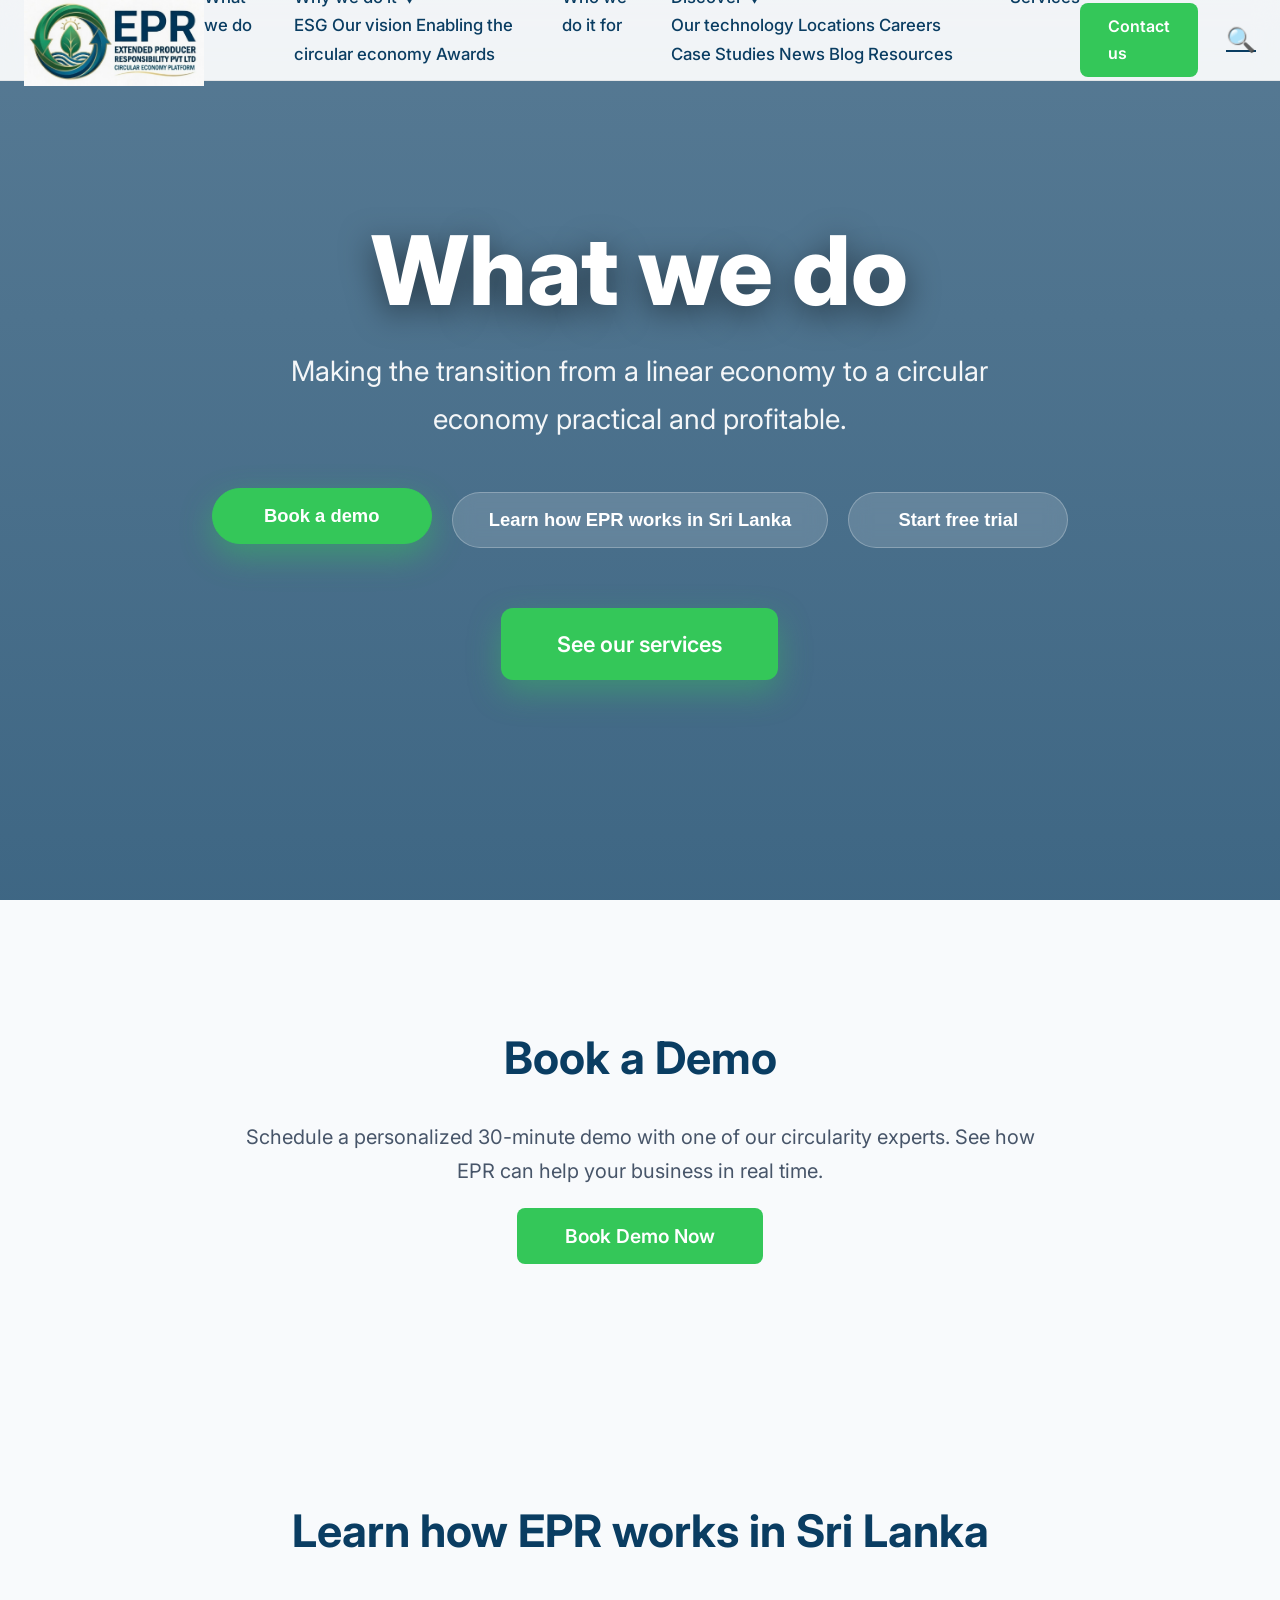
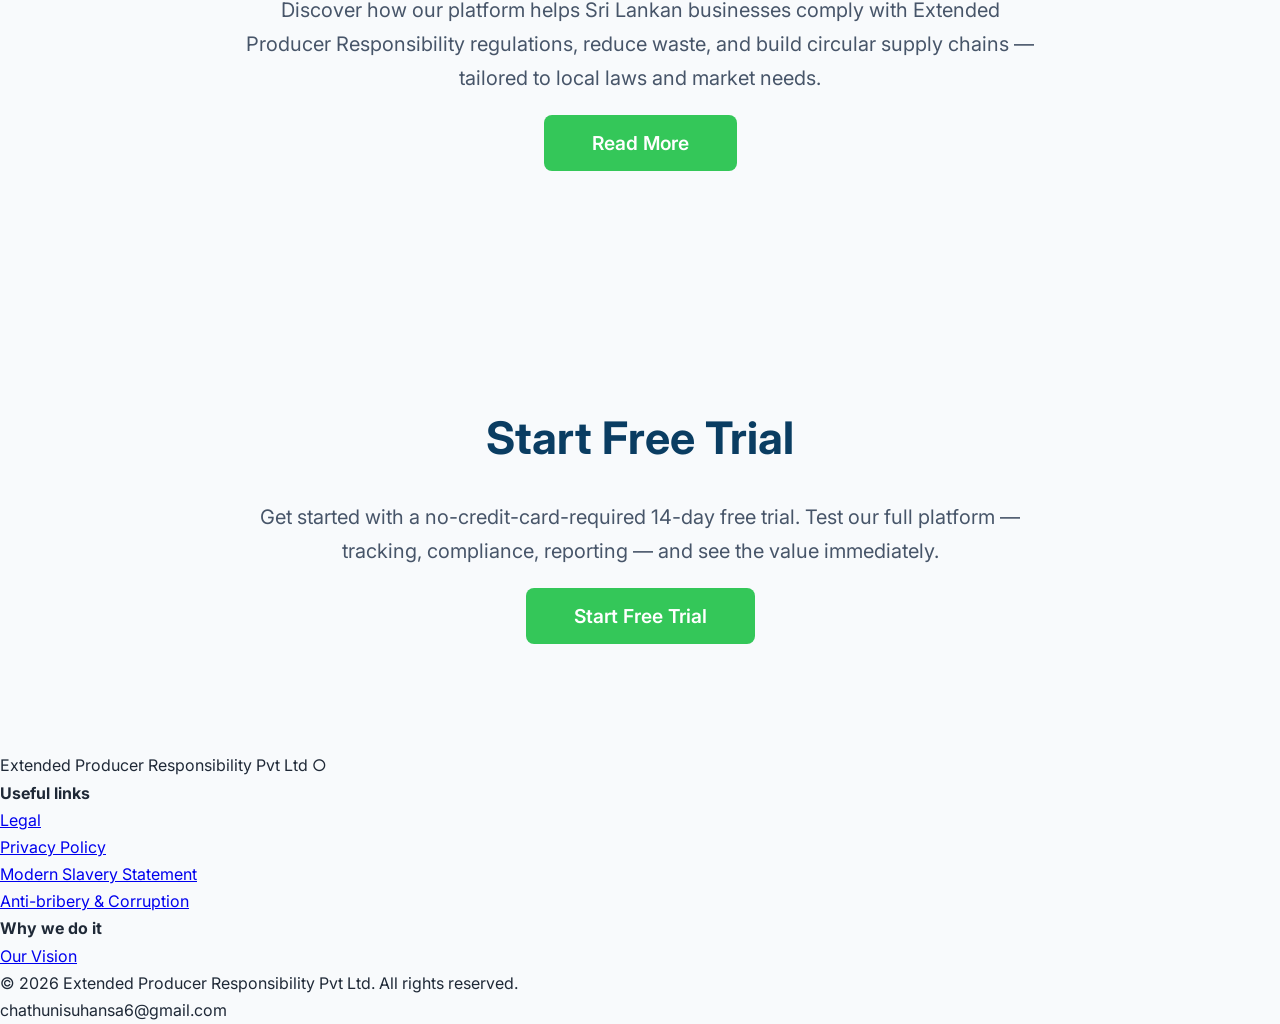
==== index.html @ 22810842 "initial commit" ====
<!DOCTYPE html>
<html lang="en">
<head>
  <meta charset="UTF-8" />
  <meta name="viewport" content="width=device-width, initial-scale=1.0"/>
  <title>Extended Producer Responsibility Pvt Ltd</title>
  
  <link href="https://fonts.googleapis.com/css2?family=Inter:wght@300;400;500;600;700;800&display=swap" rel="stylesheet">

  <style>
    :root {
      --primary: #34c759;
      --primary-dark: #2ea043;
      --dark: #0a3d62;
      --dark-light: #115278;
      --text: #1f2937;
      --text-light: #4b5563;
      --bg: #f8fafc;
      --white: #ffffff;
      --shadow: 0 10px 30px rgba(0,0,0,0.08);
      --transition: all 0.35s cubic-bezier(0.165, 0.84, 0.44, 1);
    }

    * {
      margin: 0;
      padding: 0;
      box-sizing: border-box;
    }

    body {
      font-family: 'Inter', system-ui, -apple-system, sans-serif;
      color: var(--text);
      background: var(--bg);
      line-height: 1.7;
      overflow-x: hidden;
    }

    .container {
      max-width: 1280px;
      margin: 0 auto;
      padding: 0 24px;
    }

    /* Top Navigation */
    .top-nav {
      position: fixed;
      top: 0;
      left: 0;
      width: 100%;
      z-index: 1000;
      background: rgba(255, 255, 255, 0.92);
      backdrop-filter: blur(12px);
      border-bottom: 1px solid rgba(0,0,0,0.06);
      transition: all 0.3s ease;
    }

    .top-nav.scrolled {
      box-shadow: 0 4px 20px rgba(0,0,0,0.08);
      background: rgba(255, 255, 255, 0.98);
    }

    .top-nav .container {
      display: flex;
      justify-content: space-between;
      align-items: center;
      height: 80px;
    }

    .logo-img {
      height: 54px;
      width: auto;
      transition: transform 0.3s ease;
    }

    .logo:hover .logo-img {
      transform: scale(1.05);
    }

    nav ul {
      display: flex;
      list-style: none;
      gap: 40px;
    }

    nav a {
      color: var(--dark);
      text-decoration: none;
      font-weight: 500;
      font-size: 1.05rem;
      position: relative;
      transition: color 0.3s;
    }

    nav a::after {
      content: '';
      position: absolute;
      bottom: -6px;
      left: 0;
      width: 0;
      height: 2px;
      background: var(--primary);
      transition: width 0.3s ease;
    }

    nav a:hover,
    nav a.active {
      color: var(--primary);
    }

    nav a:hover::after,
    nav a.active::after {
      width: 100%;
    }

    .right-menu {
      display: flex;
      align-items: center;
      gap: 28px;
    }

    .contact-btn {
      background: var(--primary);
      color: white !important;
      padding: 10px 28px;
      border-radius: 8px;
      font-weight: 600;
      text-decoration: none;
      transition: var(--transition);
    }

    .contact-btn:hover {
      background: var(--primary-dark);
      transform: translateY(-2px);
      box-shadow: 0 8px 20px rgba(52,199,89,0.3);
    }

    .search {
      font-size: 1.5rem;
      color: var(--dark);
      cursor: pointer;
      transition: color 0.3s;
    }

    .search:hover {
      color: var(--primary);
    }

    /* Hero Section – matches your screenshot */
    .hero.hero-tabs {
      position: relative;
      min-height: 100vh;
      display: flex;
      align-items: center;
      background: linear-gradient(rgba(10, 61, 98, 0.68), rgba(10, 61, 98, 0.78)),
                  url('https://images.unsplash.com/photo-1581092160560-1c1e428e2d8c?auto=format&fit=crop&q=80&w=2940') center/cover no-repeat fixed;
      color: white;
      text-align: center;
    }

    .hero-content {
      position: relative;
      z-index: 2;
      max-width: 1100px;
      margin: 0 auto;
      padding: 0 24px;
    }

    .hero h1 {
      font-size: clamp(3.5rem, 8vw, 6rem);
      font-weight: 800;
      margin-bottom: 28px;
      line-height: 1.05;
      text-shadow: 0 8px 32px rgba(0,0,0,0.5);
    }

    .hero .subtitle {
      font-size: clamp(1.35rem, 3vw, 1.75rem);
      max-width: 840px;
      margin: 0 auto 48px;
      opacity: 0.94;
      font-weight: 400;
    }

    /* Hero Tabs (3 buttons) */
    .hero-tabs-container {
      display: flex;
      justify-content: center;
      gap: 20px;
      margin: 40px 0 60px;
      flex-wrap: wrap;
    }

    .hero-tab {
      background: rgba(255,255,255,0.15);
      backdrop-filter: blur(10px);
      border: 1px solid rgba(255,255,255,0.25);
      color: white;
      font-size: 1.15rem;
      font-weight: 600;
      padding: 16px 36px;
      border-radius: 50px;
      cursor: pointer;
      transition: all 0.35s ease;
      min-width: 220px;
    }

    .hero-tab:hover,
    .hero-tab.active {
      background: #34c759;
      border-color: #34c759;
      transform: translateY(-4px);
      box-shadow: 0 12px 32px rgba(52,199,89,0.45);
    }

    /* CTA Button */
    .cta-button {
      display: inline-block;
      background: #34c759;
      color: white;
      font-size: 1.35rem;
      font-weight: 600;
      padding: 18px 56px;
      border-radius: 12px;
      text-decoration: none;
      transition: all 0.35s;
      box-shadow: 0 12px 32px rgba(52,199,89,0.4);
    }

    .cta-button:hover {
      background: #2ea043;
      transform: translateY(-6px);
      box-shadow: 0 20px 40px rgba(52,199,89,0.5);
    }

    /* Tab Sections */
    .tab-section {
      padding: 120px 0;
      background: #f8fafc;
      text-align: center;
    }

    .tab-section h2 {
      font-size: 2.8rem;
      color: #0a3d62;
      margin-bottom: 24px;
    }

    .tab-section p {
      font-size: 1.25rem;
      max-width: 800px;
      margin: 0 auto 32px;
      color: #475569;
    }

    .btn-primary {
      background: #34c759;
      color: white;
      padding: 16px 48px;
      border-radius: 8px;
      text-decoration: none;
      font-weight: 600;
      font-size: 1.2rem;
      transition: all 0.3s;
    }

    .btn-primary:hover {
      background: #2ea043;
      transform: translateY(-3px);
    }

    /* Responsive */
    @media (max-width: 1024px) {
      .hero h1 { font-size: 4rem; }
      .hero .subtitle { font-size: 1.45rem; }
    }

    @media (max-width: 768px) {
      .hero-tabs-container {
        flex-direction: column;
        gap: 16px;
      }
      .hero-tab {
        min-width: auto;
        padding: 14px 32px;
      }
      .hero {
        min-height: 70vh;
        padding: 100px 0 80px;
      }
      .hero h1 { font-size: 3rem; }
    }
  </style>
</head>
<body>

  <!-- Top Navigation -->
<head>
  <meta charset="UTF-8" />
  <meta name="viewport" content="width=device-width, initial-scale=1.0"/>
  <title>Extended Producer Responsibility Pvt Ltd</title>
  <link rel="stylesheet" href="https://eprs.lk/css/style.css">
  <link href="https://fonts.googleapis.com/css2?family=Inter:wght@400;500;600;700&display=swap" rel="stylesheet">
</head>
<body>

  <!-- Top Navigation -->
  <header class="top-nav">
    <div class="container">
      <a href="index.html" class="logo">
         <div>
  <img src="images/logo.jpg" 
       alt="EPR - Extended Producer Responsibility Pvt Ltd" 
       class="logo-img"
       style="width: 180px; height: auto;">
</div>
      </a>

      <nav>
        <ul>
          <li><a href="what-we-do.html">What we do
          <p></p><br></br></a></li>
          
          <li class="dropdown">
            <a href="why-we-do-it.html" class="dropbtn">
              Why we do it <span class="arrow">▼</span>
            </a>
            <div class="dropdown-content">
              <a href="#esg">ESG</a>
              <a href="#our-vision">Our vision</a>
              <a href="#enabling-circular">Enabling the circular economy</a>
              <a href="#awards">Awards</a>
            </div>
          </li>
          <li><a href="who-we-do-it-for.html">Who we do it for</a></li>
          <li class="dropdown">
            <a href="discover.html" class="dropbtn">
              Discover <span class="arrow">▼</span>
            </a>
            <div class="dropdown-content">
              <a href="our-technology.html">Our technology</a>
              <a href="locations.html">Locations</a>
              <a href="careers.html">Careers</a>
              <a href="case-studies.html">Case Studies</a>
              <a href="news.html">News</a>
              <a href="blog.html">Blog</a>
              <a href="resources.html">Resources</a>
            </div>
          </li>
          <li><a href="services.html">Services</a></li>
        </ul>
      </nav>

      <div class="right-menu">
        <a href="contact.html" class="contact-btn">Contact us</a>
        <a href="#" class="search">🔍</a>
      </div>
    </div>
  </header>
  <!-- Hero Section with Tabs -->
  <section class="hero hero-tabs">
    <div class="hero-bg"></div>

    <div class="hero-content">
      <h1>What we do</h1>
      <p class="subtitle">
        Making the transition from a linear economy to a circular<br>
        economy practical and profitable.
      </p>

      <div class="hero-tabs-container">
        <button class="hero-tab active" data-target="demo">Book a demo</button>
        <button class="hero-tab" data-target="learn">Learn how EPR works in Sri Lanka</button>
        <button class="hero-tab" data-target="trial">Start free trial</button>
      </div>

      <a href="https://eprs.lk/services.html" class="cta-button">See our services</a>
    </div>
  </section>

  <!-- Tab Sections -->
  <section id="demo" class="tab-section">
    <div class="container">
      <h2>Book a Demo</h2>
      <p>Schedule a personalized 30-minute demo with one of our circularity experts. See how EPR can help your business in real time.</p>
      <a href="https://eprs.lk/contact.html" class="btn-primary">Book Demo Now</a>
    </div>
  </section>

  <section id="learn" class="tab-section">
    <div class="container">
      <h2>Learn how EPR works in Sri Lanka</h2>
      <p>Discover how our platform helps Sri Lankan businesses comply with Extended Producer Responsibility regulations, reduce waste, and build circular supply chains — tailored to local laws and market needs.</p>
      <a href="https://eprs.lk/our-technology.html" class="btn-primary">Read More</a>
    </div>
  </section>

  <section id="trial" class="tab-section">
    <div class="container">
      <h2>Start Free Trial</h2>
      <p>Get started with a no-credit-card-required 14-day free trial. Test our full platform — tracking, compliance, reporting — and see the value immediately.</p>
      <a href="#" class="btn-primary">Start Free Trial</a>
    </div>
  </section>

  <!-- The rest of your page (simplifying-section, stats, etc.) can be added here -->
  <!-- For now, keeping it minimal as per your request -->

  <!-- Footer -->
 <footer class="main-footer">
  <div class="footer-content">

    <div class="footer-logo">
      Extended Producer Responsibility Pvt Ltd ○
    </div>

    <div class="footer-links">
      <div class="link-group">
        <h4>Useful links</h4>
        <ul>
          <li><a href="#">Legal</a></li>
          <li><a href="#">Privacy Policy</a></li>
          <li><a href="#">Modern Slavery Statement</a></li>
          <li><a href="#">Anti-bribery & Corruption</a></li>
        </ul>
      </div>

      <div class="link-group">
        <h4>Why we do it</h4>
        <ul>
          <li><a href="#">Our Vision</a></li>
        </ul>
      </div>
    </div>

  </div>

  <div class="copyright">
    © 2026 Extended Producer Responsibility Pvt Ltd. All rights reserved.
  </div> 
</footer>

  <div class="made-by">
    chathunisuhansa6@gmail.com
  </div>

  <!-- JavaScript for tab switching + smooth scroll -->
  <script>
    // Tab switching & smooth scroll
    document.querySelectorAll('.hero-tab').forEach(tab => {
      tab.addEventListener('click', function() {
        document.querySelectorAll('.hero-tab').forEach(t => t.classList.remove('active'));
        this.classList.add('active');

        const targetId = this.getAttribute('data-target');
        const targetSection = document.getElementById(targetId);

        if (targetSection) {
          targetSection.scrollIntoView({ behavior: 'smooth', block: 'start' });
        }
      });
    });

    // Optional: add scrolled class to header on scroll
    window.addEventListener('scroll', () => {
      document.querySelector('.top-nav').classList.toggle('scrolled', window.scrollY > 50);
    });
  </script>

</body>
</html>
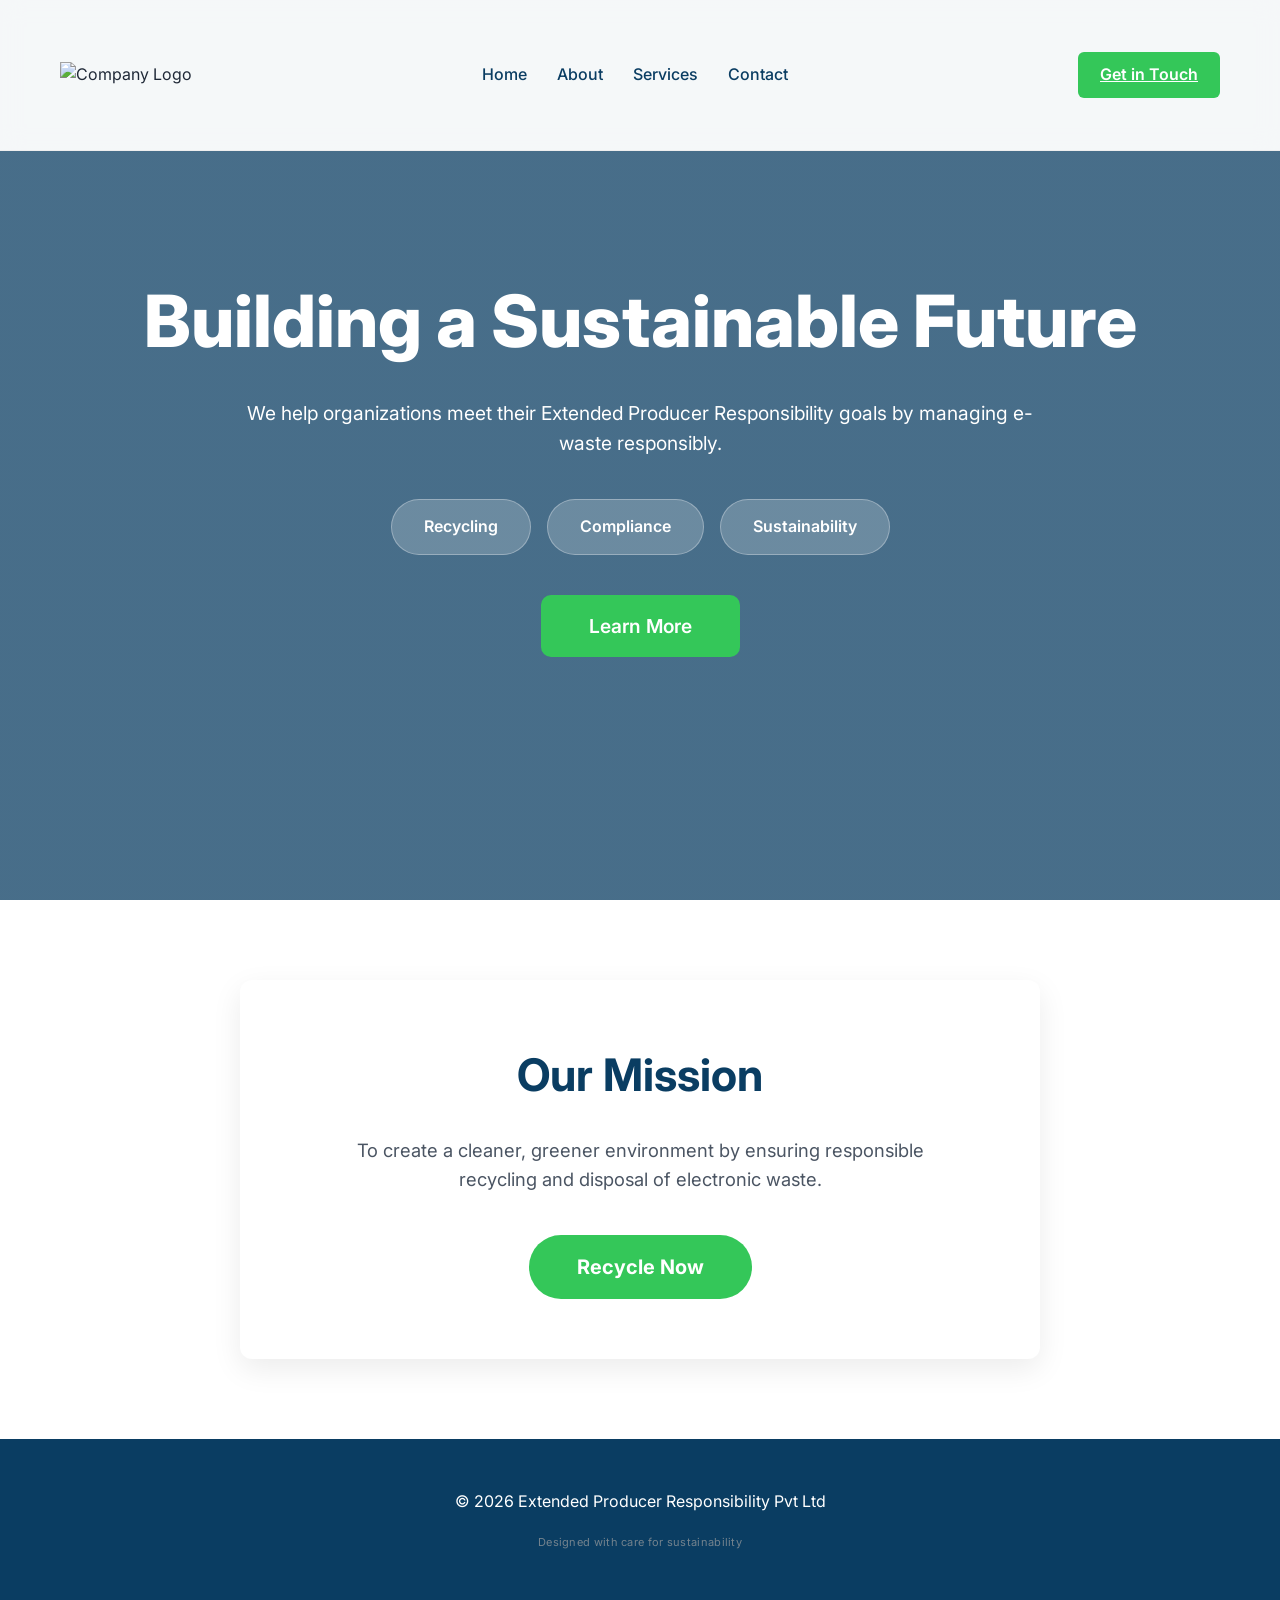
==== commit acdc9449: "initial commit" ====
--- a/index.html
+++ b/index.html
@@ -1,470 +1,259 @@
- <!DOCTYPE html>
+<!DOCTYPE html>
 <html lang="en">
 <head>
-  <meta charset="UTF-8" />
-  <meta name="viewport" content="width=device-width, initial-scale=1.0"/>
+  <meta charset="UTF-8">
+  <meta name="viewport" content="width=device-width, initial-scale=1.0">
   <title>Extended Producer Responsibility Pvt Ltd</title>
-  
-  <link href="https://fonts.googleapis.com/css2?family=Inter:wght@300;400;500;600;700;800&display=swap" rel="stylesheet">
-
+  <!-- Google Font -->
+  <link href="https://fonts.googleapis.com/css2?family=Inter:wght@400;500;600;700;800&display=swap" rel="stylesheet">
   <style>
     :root {
       --primary: #34c759;
       --primary-dark: #2ea043;
       --dark: #0a3d62;
-      --dark-light: #115278;
       --text: #1f2937;
-      --text-light: #4b5563;
       --bg: #f8fafc;
       --white: #ffffff;
-      --shadow: 0 10px 30px rgba(0,0,0,0.08);
-      --transition: all 0.35s cubic-bezier(0.165, 0.84, 0.44, 1);
-    }
-
+    }
+    
     * {
       margin: 0;
       padding: 0;
       box-sizing: border-box;
     }
-
     body {
-      font-family: 'Inter', system-ui, -apple-system, sans-serif;
+      font-family: 'Inter', sans-serif;
+      background: 
+        linear-gradient(rgba(255,255,255,0.85), rgba(255,255,255,0.85)),
+        url('https://images.unsplash.com/photo-1501004318641-b39e6451bec6?auto=format&fit=crop&q=80&w=1600')
+        center/cover no-repeat;
       color: var(--text);
-      background: var(--bg);
-      line-height: 1.7;
-      overflow-x: hidden;
-    }
-
+      line-height: 1.6;
+    }
     .container {
-      max-width: 1280px;
-      margin: 0 auto;
-      padding: 0 24px;
-    }
-
-    /* Top Navigation */
-    .top-nav {
+      max-width: 1200px;
+      margin: auto;
+      padding: 0 20px;
+    }
+    /* ================= HEADER ================= */
+    header {
       position: fixed;
+      width: 100%;
       top: 0;
-      left: 0;
-      width: 100%;
+      background: rgba(255,255,255,0.95);
+      backdrop-filter: blur(10px);
       z-index: 1000;
-      background: rgba(255, 255, 255, 0.92);
-      backdrop-filter: blur(12px);
-      border-bottom: 1px solid rgba(0,0,0,0.06);
-      transition: all 0.3s ease;
-    }
-
-    .top-nav.scrolled {
-      box-shadow: 0 4px 20px rgba(0,0,0,0.08);
-      background: rgba(255, 255, 255, 0.98);
-    }
-
-    .top-nav .container {
-      display: flex;
+      border-bottom: 1px solid #eee;
+    }
+    .nav-wrapper {
+      display: flex;
+      align-items: center;
       justify-content: space-between;
+      height: 150px;
+    }
+    .logo img {
+      height:120px;
+    }
+    nav ul {
+      list-style: none;
+      display: flex;
+      gap: 30px;
+    }
+    nav a {
+      text-decoration: none;
+      color: var(--dark);
+      font-weight: 500;
+    }
+    .contact-btn {
+      background: var(--primary);
+      color: white;
+      padding: 10px 22px;
+      border-radius: 6px;
+      font-weight: 600;
+    }
+    .menu-toggle {
+      display: none;
+      font-size: 2rem;
+      background: none;
+      border: none;
+      cursor: pointer;
+    }
+    /* ================= HERO ================= */
+    .hero {
+      min-height: 100vh;
+      padding-top: 120px;
+      background:
+        linear-gradient(rgba(10,61,98,0.75), rgba(10,61,98,0.75)),
+        url('https://images.unsplash.com/photo-1581092160560-1c1e428e2d8c?auto=format&fit=crop&q=80&w=1600')
+        center/cover no-repeat;
+      display: flex;
       align-items: center;
-      height: 80px;
-    }
-
-    .logo-img {
-      height: 54px;
-      width: auto;
-      transition: transform 0.3s ease;
-    }
-
-    .logo:hover .logo-img {
-      transform: scale(1.05);
-    }
-
-    nav ul {
-      display: flex;
-      list-style: none;
-      gap: 40px;
-    }
-
-    nav a {
-      color: var(--dark);
-      text-decoration: none;
-      font-weight: 500;
-      font-size: 1.05rem;
-      position: relative;
-      transition: color 0.3s;
-    }
-
-    nav a::after {
-      content: '';
-      position: absolute;
-      bottom: -6px;
-      left: 0;
-      width: 0;
-      height: 2px;
-      background: var(--primary);
-      transition: width 0.3s ease;
-    }
-
-    nav a:hover,
-    nav a.active {
-      color: var(--primary);
-    }
-
-    nav a:hover::after,
-    nav a.active::after {
-      width: 100%;
-    }
-
-    .right-menu {
-      display: flex;
-      align-items: center;
-      gap: 28px;
-    }
-
-    .contact-btn {
-      background: var(--primary);
-      color: white !important;
-      padding: 10px 28px;
-      border-radius: 8px;
-      font-weight: 600;
-      text-decoration: none;
-      transition: var(--transition);
-    }
-
-    .contact-btn:hover {
-      background: var(--primary-dark);
-      transform: translateY(-2px);
-      box-shadow: 0 8px 20px rgba(52,199,89,0.3);
-    }
-
-    .search {
-      font-size: 1.5rem;
-      color: var(--dark);
-      cursor: pointer;
-      transition: color 0.3s;
-    }
-
-    .search:hover {
-      color: var(--primary);
-    }
-
-    /* Hero Section – matches your screenshot */
-    .hero.hero-tabs {
-      position: relative;
-      min-height: 100vh;
-      display: flex;
-      align-items: center;
-      background: linear-gradient(rgba(10, 61, 98, 0.68), rgba(10, 61, 98, 0.78)),
-                  url('https://images.unsplash.com/photo-1581092160560-1c1e428e2d8c?auto=format&fit=crop&q=80&w=2940') center/cover no-repeat fixed;
-      color: white;
-      text-align: center;
-    }
-
-    .hero-content {
-      position: relative;
-      z-index: 2;
-      max-width: 1100px;
-      margin: 0 auto;
-      padding: 0 24px;
-    }
-
+      text-align: center;
+      color: white;
+    }
     .hero h1 {
-      font-size: clamp(3.5rem, 8vw, 6rem);
+      font-size: clamp(2.5rem, 6vw, 4.5rem);
       font-weight: 800;
-      margin-bottom: 28px;
-      line-height: 1.05;
-      text-shadow: 0 8px 32px rgba(0,0,0,0.5);
-    }
-
-    .hero .subtitle {
-      font-size: clamp(1.35rem, 3vw, 1.75rem);
-      max-width: 840px;
-      margin: 0 auto 48px;
-      opacity: 0.94;
-      font-weight: 400;
-    }
-
-    /* Hero Tabs (3 buttons) */
-    .hero-tabs-container {
-      display: flex;
+      margin-bottom: 20px;
+    }
+    .hero p {
+      font-size: 1.2rem;
+      max-width: 800px;
+      margin: 0 auto 40px;
+    }
+    .hero-tabs {
+      display: flex;
+      gap: 16px;
       justify-content: center;
-      gap: 20px;
-      margin: 40px 0 60px;
       flex-wrap: wrap;
-    }
-
+      margin-bottom: 40px;
+    }
     .hero-tab {
-      background: rgba(255,255,255,0.15);
-      backdrop-filter: blur(10px);
-      border: 1px solid rgba(255,255,255,0.25);
-      color: white;
-      font-size: 1.15rem;
-      font-weight: 600;
-      padding: 16px 36px;
-      border-radius: 50px;
-      cursor: pointer;
-      transition: all 0.35s ease;
-      min-width: 220px;
-    }
-
-    .hero-tab:hover,
-    .hero-tab.active {
-      background: #34c759;
-      border-color: #34c759;
-      transform: translateY(-4px);
-      box-shadow: 0 12px 32px rgba(52,199,89,0.45);
-    }
-
-    /* CTA Button */
+      background: rgba(255,255,255,0.2);
+      border: 1px solid rgba(255,255,255,0.3);
+      padding: 14px 32px;
+      border-radius: 40px;
+      color: white;
+      font-weight: 600;
+      text-decoration: none;
+    }
+    .hero-tab:hover {
+      background: var(--primary);
+    }
     .cta-button {
       display: inline-block;
-      background: #34c759;
-      color: white;
-      font-size: 1.35rem;
-      font-weight: 600;
-      padding: 18px 56px;
+      background: var(--primary);
+      padding: 16px 48px;
+      border-radius: 10px;
+      color: white;
+      font-size: 1.2rem;
+      font-weight: 600;
+      text-decoration: none;
+    }
+    /* ================= NEW STATEMENT BOX ================= */
+    .statement-box {
+      background: white;
       border-radius: 12px;
-      text-decoration: none;
-      transition: all 0.35s;
-      box-shadow: 0 12px 32px rgba(52,199,89,0.4);
-    }
-
-    .cta-button:hover {
-      background: #2ea043;
-      transform: translateY(-6px);
-      box-shadow: 0 20px 40px rgba(52,199,89,0.5);
-    }
-
-    /* Tab Sections */
-    .tab-section {
-      padding: 120px 0;
-      background: #f8fafc;
-      text-align: center;
-    }
-
-    .tab-section h2 {
+      box-shadow: 0 10px 30px rgba(0,0,0,0.08);
+      padding: 60px 40px;
+      max-width: 800px;
+      margin: 80px auto;
+      text-align: center;
+    }
+    .statement-box h2 {
       font-size: 2.8rem;
-      color: #0a3d62;
+      color: var(--dark);
       margin-bottom: 24px;
     }
-
-    .tab-section p {
+    .statement-box p {
+      font-size: 1.15rem;
+      color: #4b5563;
+      margin-bottom: 40px;
+      max-width: 640px;
+      margin-left: auto;
+      margin-right: auto;
+    }
+    .ewaste-btn {
+      display: inline-block;
+      background: var(--primary);
+      color: white;
+      padding: 16px 48px;
+      border-radius: 50px;
       font-size: 1.25rem;
-      max-width: 800px;
-      margin: 0 auto 32px;
-      color: #475569;
-    }
-
+      font-weight: 700;
+      text-decoration: none;
+      transition: all 0.3s ease;
+    }
+    .ewaste-btn:hover {
+      background: var(--primary-dark);
+      transform: translateY(-3px);
+      box-shadow: 0 10px 25px rgba(52,199,89,0.3);
+    }
+    /* ================= SECTION (generic) ================= */
+    section {
+      padding: 100px 0;
+      text-align: center;
+      background: white;
+    }
+    section h2 {
+      font-size: 2.5rem;
+      margin-bottom: 20px;
+      color: var(--dark);
+    }
+    section p {
+      max-width: 700px;
+      margin: auto;
+      margin-bottom: 30px;
+      font-size: 1.1rem;
+    }
     .btn-primary {
-      background: #34c759;
-      color: white;
-      padding: 16px 48px;
-      border-radius: 8px;
-      text-decoration: none;
-      font-weight: 600;
-      font-size: 1.2rem;
-      transition: all 0.3s;
-    }
-
-    .btn-primary:hover {
-      background: #2ea043;
-      transform: translateY(-3px);
-    }
-
-    /* Responsive */
-    @media (max-width: 1024px) {
-      .hero h1 { font-size: 4rem; }
-      .hero .subtitle { font-size: 1.45rem; }
-    }
-
-    @media (max-width: 768px) {
-      .hero-tabs-container {
-        flex-direction: column;
-        gap: 16px;
-      }
-      .hero-tab {
-        min-width: auto;
-        padding: 14px 32px;
-      }
-      .hero {
-        min-height: 70vh;
-        padding: 100px 0 80px;
-      }
-      .hero h1 { font-size: 3rem; }
+      background: var(--primary);
+      color: white;
+      padding: 14px 36px;
+      border-radius: 6px;
+      font-weight: 600;
+      text-decoration: none;
+    }
+    /* ================= FOOTER ================= */
+    footer {
+      background: #0a3d62;
+      color: white;
+      padding: 50px 0;
+      text-align: center;
+    }
+    .made-by {
+      text-align: center;
+      font-size: 11px;
+      color: #a0a0a0;
+      margin-top: 20px;
+      padding-bottom: 20px;
+      opacity: 0.7;
+      letter-spacing: 0.3px;
+    }
+    .made-by:hover {
+      color: #34c759;
+      opacity: 1;
     }
   </style>
 </head>
 <body>
-
-  <!-- Top Navigation -->
-<head>
-  <meta charset="UTF-8" />
-  <meta name="viewport" content="width=device-width, initial-scale=1.0"/>
-  <title>Extended Producer Responsibility Pvt Ltd</title>
-  <link rel="stylesheet" href="https://eprs.lk/css/style.css">
-  <link href="https://fonts.googleapis.com/css2?family=Inter:wght@400;500;600;700&display=swap" rel="stylesheet">
-</head>
-<body>
-
-  <!-- Top Navigation -->
-  <header class="top-nav">
-    <div class="container">
-      <a href="index.html" class="logo">
-         <div>
-  <img src="images/logo.jpg" 
-       alt="EPR - Extended Producer Responsibility Pvt Ltd" 
-       class="logo-img"
-       style="width: 180px; height: auto;">
-</div>
-      </a>
-
+  <header>
+    <div class="nav-wrapper container">
+      <div class="logo"><img src="logo.png" alt="Company Logo"></div>
       <nav>
         <ul>
-          <li><a href="what-we-do.html">What we do
-          <p></p><br></br></a></li>
-          
-          <li class="dropdown">
-            <a href="why-we-do-it.html" class="dropbtn">
-              Why we do it <span class="arrow">▼</span>
-            </a>
-            <div class="dropdown-content">
-              <a href="#esg">ESG</a>
-              <a href="#our-vision">Our vision</a>
-              <a href="#enabling-circular">Enabling the circular economy</a>
-              <a href="#awards">Awards</a>
-            </div>
-          </li>
-          <li><a href="who-we-do-it-for.html">Who we do it for</a></li>
-          <li class="dropdown">
-            <a href="discover.html" class="dropbtn">
-              Discover <span class="arrow">▼</span>
-            </a>
-            <div class="dropdown-content">
-              <a href="our-technology.html">Our technology</a>
-              <a href="locations.html">Locations</a>
-              <a href="careers.html">Careers</a>
-              <a href="case-studies.html">Case Studies</a>
-              <a href="news.html">News</a>
-              <a href="blog.html">Blog</a>
-              <a href="resources.html">Resources</a>
-            </div>
-          </li>
-          <li><a href="services.html">Services</a></li>
+          <li><a href="#">Home</a></li>
+          <li><a href="#">About</a></li>
+          <li><a href="#">Services</a></li>
+          <li><a href="#">Contact</a></li>
         </ul>
       </nav>
-
-      <div class="right-menu">
-        <a href="contact.html" class="contact-btn">Contact us</a>
-        <a href="#" class="search">🔍</a>
-      </div>
+      <a href="#" class="contact-btn">Get in Touch</a>
     </div>
   </header>
-  <!-- Hero Section with Tabs -->
-  <section class="hero hero-tabs">
-    <div class="hero-bg"></div>
 
-    <div class="hero-content">
-      <h1>What we do</h1>
-      <p class="subtitle">
-        Making the transition from a linear economy to a circular<br>
-        economy practical and profitable.
-      </p>
-
-      <div class="hero-tabs-container">
-        <button class="hero-tab active" data-target="demo">Book a demo</button>
-        <button class="hero-tab" data-target="learn">Learn how EPR works in Sri Lanka</button>
-        <button class="hero-tab" data-target="trial">Start free trial</button>
+  <section class="hero">
+    <div class="container">
+      <h1>Building a Sustainable Future</h1>
+      <p>We help organizations meet their Extended Producer Responsibility goals by managing e-waste responsibly.</p>
+      <div class="hero-tabs">
+        <a href="#" class="hero-tab">Recycling</a>
+        <a href="#" class="hero-tab">Compliance</a>
+        <a href="#" class="hero-tab">Sustainability</a>
       </div>
-
-      <a href="https://eprs.lk/services.html" class="cta-button">See our services</a>
+      <a href="#" class="cta-button">Learn More</a>
     </div>
   </section>
 
-  <!-- Tab Sections -->
-  <section id="demo" class="tab-section">
-    <div class="container">
-      <h2>Book a Demo</h2>
-      <p>Schedule a personalized 30-minute demo with one of our circularity experts. See how EPR can help your business in real time.</p>
-      <a href="https://eprs.lk/contact.html" class="btn-primary">Book Demo Now</a>
-    </div>
-  </section>
-
-  <section id="learn" class="tab-section">
-    <div class="container">
-      <h2>Learn how EPR works in Sri Lanka</h2>
-      <p>Discover how our platform helps Sri Lankan businesses comply with Extended Producer Responsibility regulations, reduce waste, and build circular supply chains — tailored to local laws and market needs.</p>
-      <a href="https://eprs.lk/our-technology.html" class="btn-primary">Read More</a>
-    </div>
-  </section>
-
-  <section id="trial" class="tab-section">
-    <div class="container">
-      <h2>Start Free Trial</h2>
-      <p>Get started with a no-credit-card-required 14-day free trial. Test our full platform — tracking, compliance, reporting — and see the value immediately.</p>
-      <a href="#" class="btn-primary">Start Free Trial</a>
-    </div>
-  </section>
-
-  <!-- The rest of your page (simplifying-section, stats, etc.) can be added here -->
-  <!-- For now, keeping it minimal as per your request -->
-
-  <!-- Footer -->
- <footer class="main-footer">
-  <div class="footer-content">
-
-    <div class="footer-logo">
-      Extended Producer Responsibility Pvt Ltd ○
-    </div>
-
-    <div class="footer-links">
-      <div class="link-group">
-        <h4>Useful links</h4>
-        <ul>
-          <li><a href="#">Legal</a></li>
-          <li><a href="#">Privacy Policy</a></li>
-          <li><a href="#">Modern Slavery Statement</a></li>
-          <li><a href="#">Anti-bribery & Corruption</a></li>
-        </ul>
-      </div>
-
-      <div class="link-group">
-        <h4>Why we do it</h4>
-        <ul>
-          <li><a href="#">Our Vision</a></li>
-        </ul>
-      </div>
-    </div>
-
+  <div class="statement-box">
+    <h2>Our Mission</h2>
+    <p>To create a cleaner, greener environment by ensuring responsible recycling and disposal of electronic waste.</p>
+    <a href="#" class="ewaste-btn">Recycle Now</a>
   </div>
 
-  <div class="copyright">
-    © 2026 Extended Producer Responsibility Pvt Ltd. All rights reserved.
-  </div> 
-</footer>
-
-  <div class="made-by">
-    chathunisuhansa6@gmail.com
-  </div>
-
-  <!-- JavaScript for tab switching + smooth scroll -->
-  <script>
-    // Tab switching & smooth scroll
-    document.querySelectorAll('.hero-tab').forEach(tab => {
-      tab.addEventListener('click', function() {
-        document.querySelectorAll('.hero-tab').forEach(t => t.classList.remove('active'));
-        this.classList.add('active');
-
-        const targetId = this.getAttribute('data-target');
-        const targetSection = document.getElementById(targetId);
-
-        if (targetSection) {
-          targetSection.scrollIntoView({ behavior: 'smooth', block: 'start' });
-        }
-      });
-    });
-
-    // Optional: add scrolled class to header on scroll
-    window.addEventListener('scroll', () => {
-      document.querySelector('.top-nav').classList.toggle('scrolled', window.scrollY > 50);
-    });
-  </script>
-
+  <footer>
+    <p>&copy; 2026 Extended Producer Responsibility Pvt Ltd</p>
+    <div class="made-by">Designed with care for sustainability</div>
+  </footer>
 </body>
 </html>
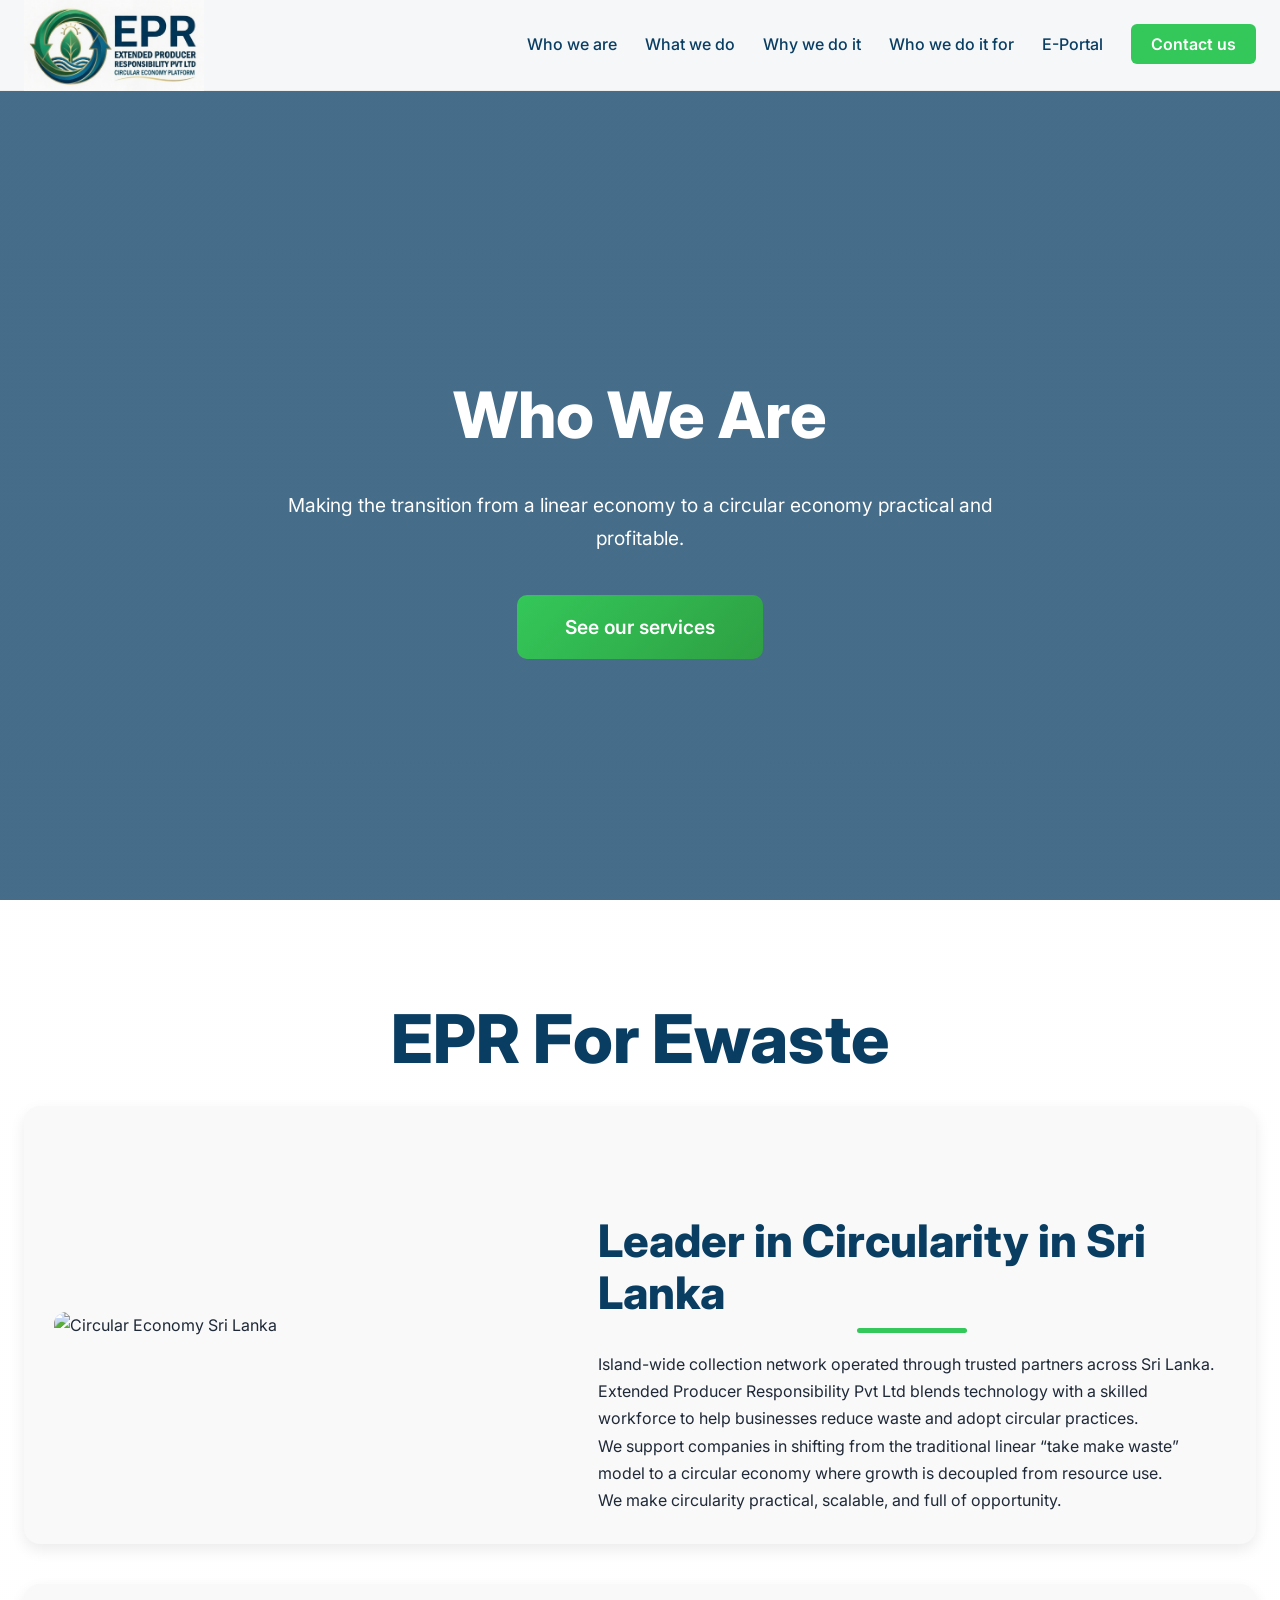
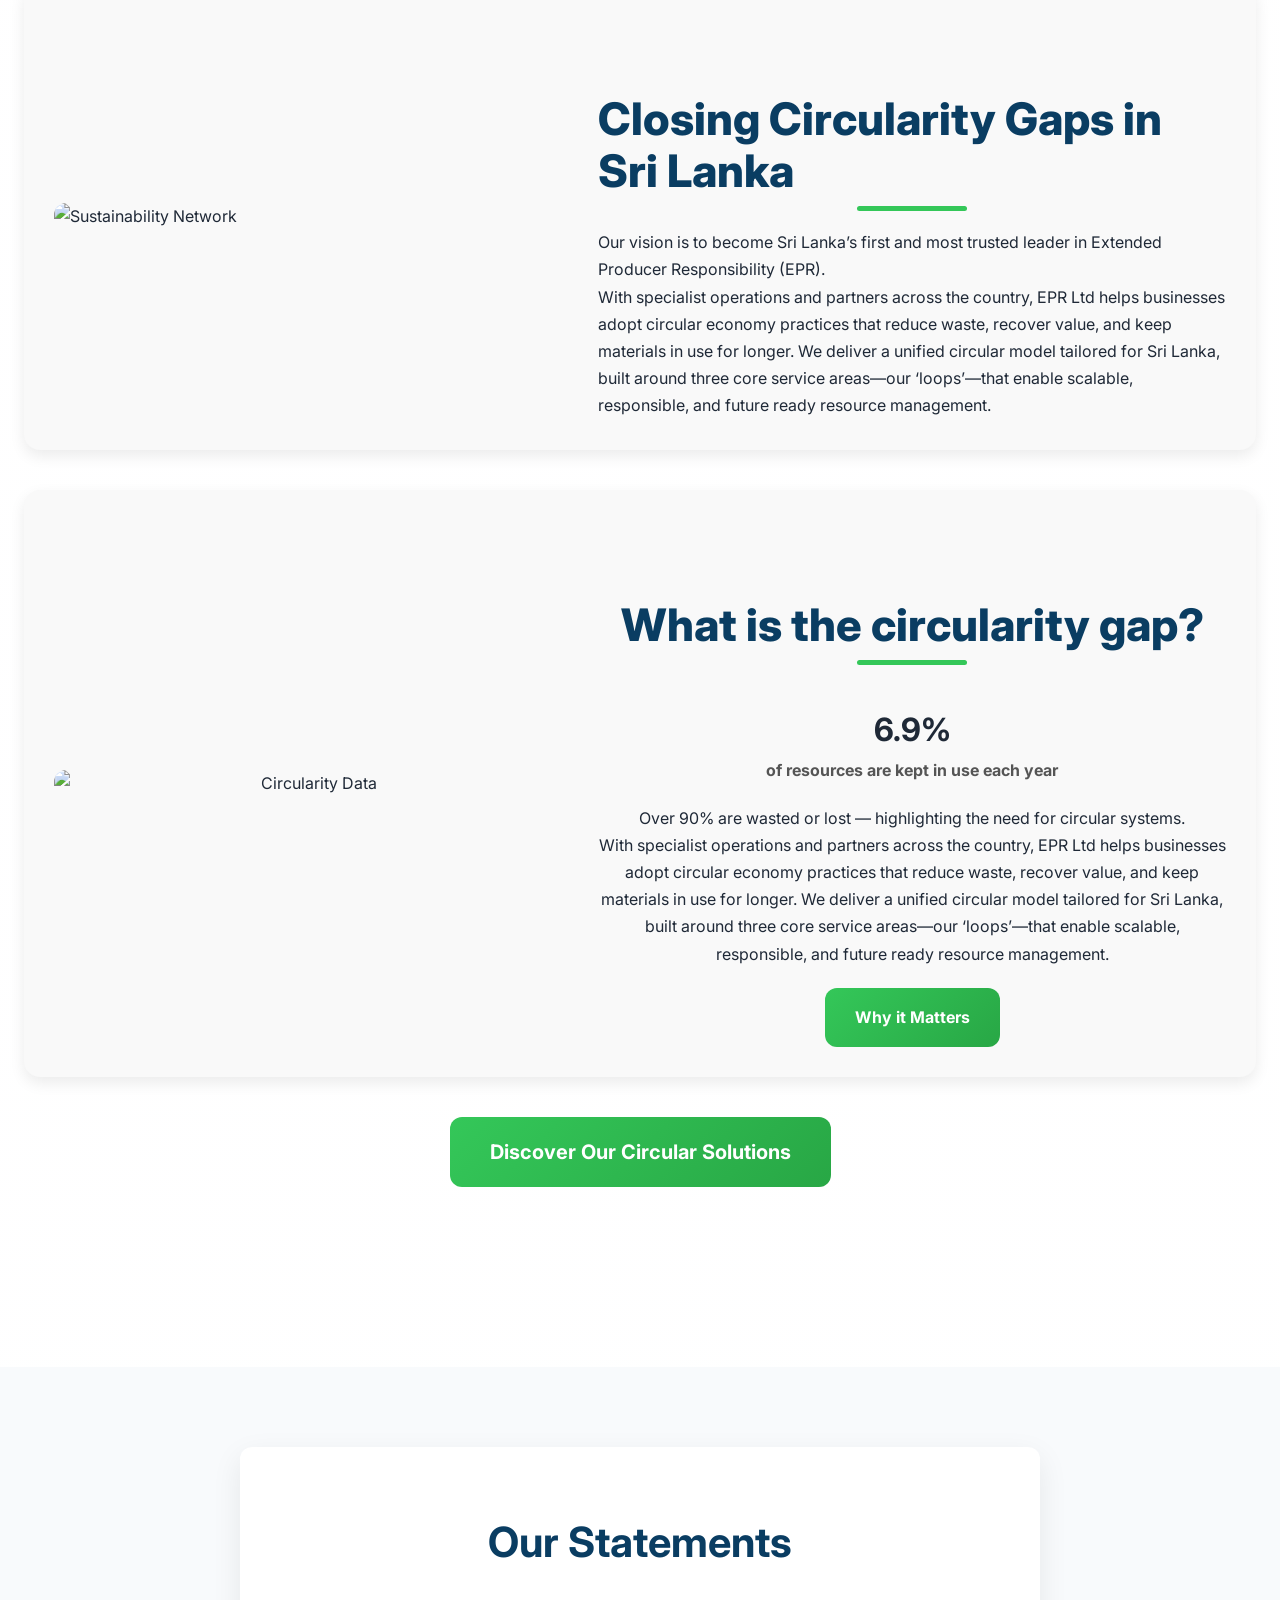
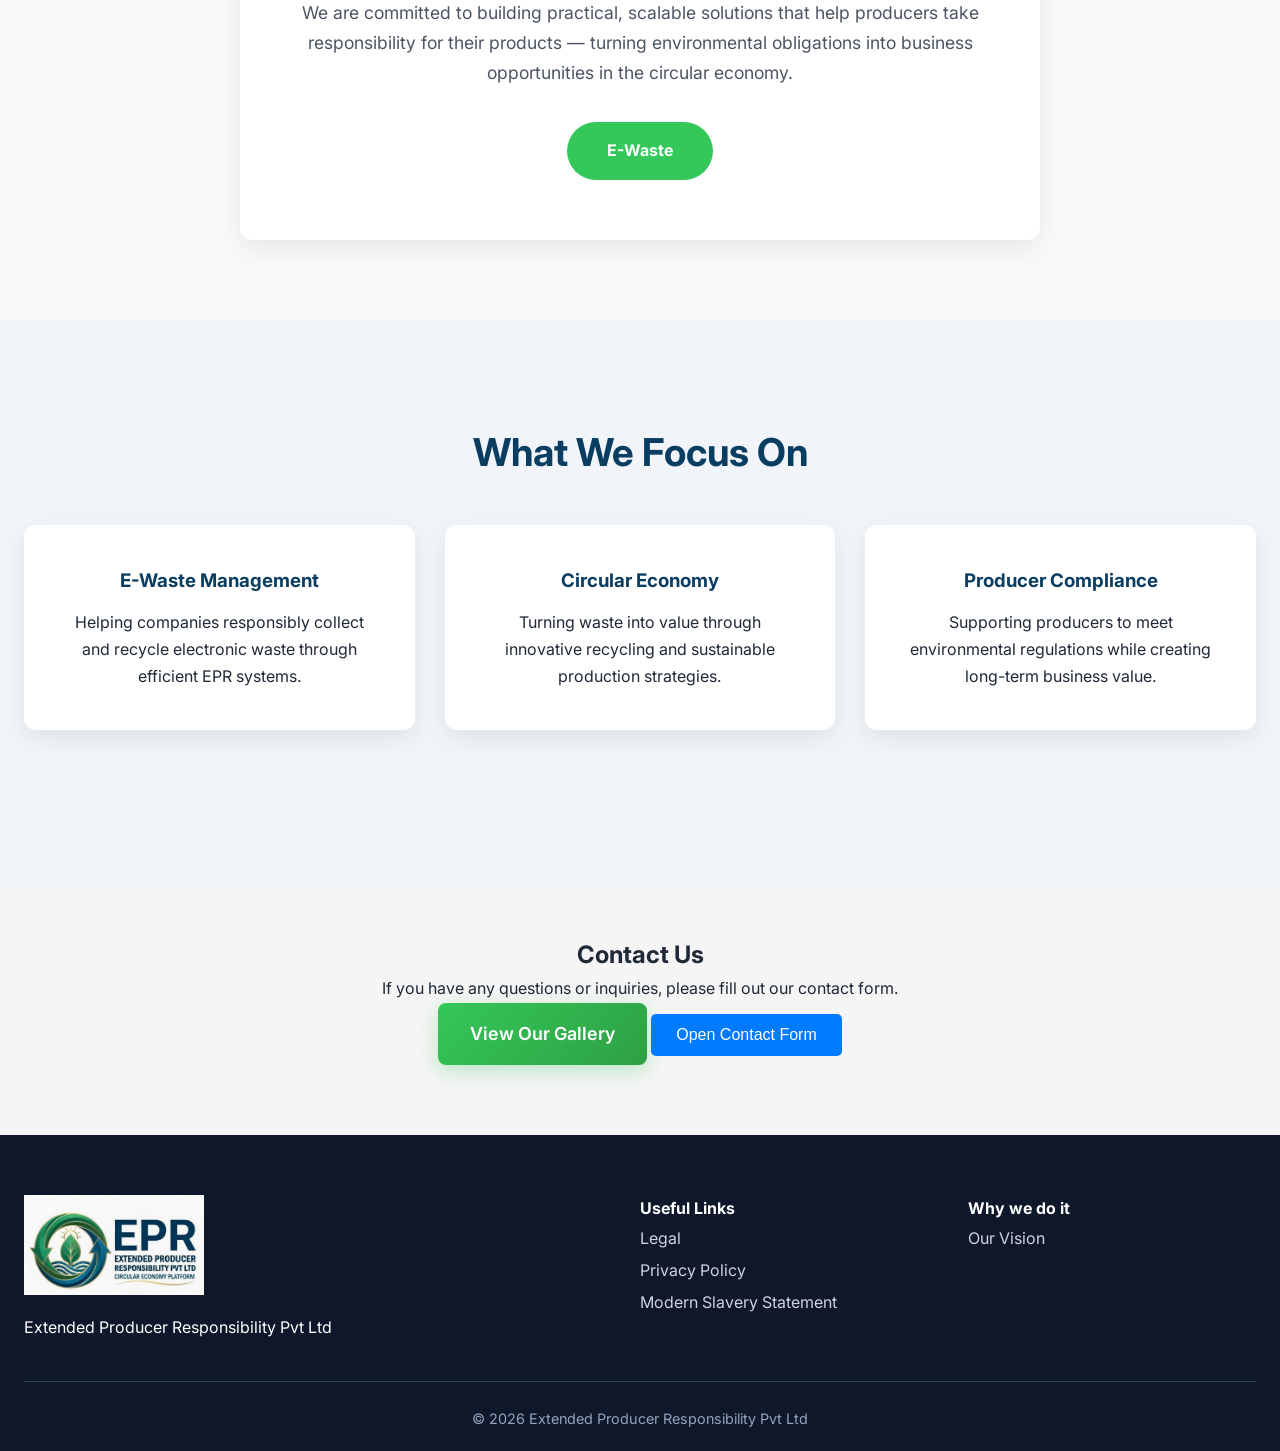
==== commit 7cadd34f: "new modification, make gallery.html and addd images" ====
--- a/index.html
+++ b/index.html
@@ -1,259 +1,886 @@
+
 <!DOCTYPE html>
 <html lang="en">
 <head>
-  <meta charset="UTF-8">
-  <meta name="viewport" content="width=device-width, initial-scale=1.0">
-  <title>Extended Producer Responsibility Pvt Ltd</title>
-  <!-- Google Font -->
-  <link href="https://fonts.googleapis.com/css2?family=Inter:wght@400;500;600;700;800&display=swap" rel="stylesheet">
-  <style>
-    :root {
-      --primary: #34c759;
-      --primary-dark: #2ea043;
-      --dark: #0a3d62;
-      --text: #1f2937;
-      --bg: #f8fafc;
-      --white: #ffffff;
-    }
+<meta charset="UTF-8">
+<meta name="viewport" content="width=device-width, initial-scale=1.0">
+<title>Extended Producer Responsibility Pvt Ltd</title>
+
+<link href="https://fonts.googleapis.com/css2?family=Inter:wght@400;500;600;700;800&display=swap" rel="stylesheet">
+
+<style>
+
+:root{
+--primary:#34c759;
+--primary-dark:#2ea043;
+--dark:#0a3d62;
+--text:#1f2937;
+--bg:#f8fafc;
+
+  --shadow: 0 10px 30px rgba(0,0,0,0.08);
+  --transition: all 0.35s cubic-bezier(0.165, 0.84, 0.44, 1);
+}
+
+*{
+margin:0;
+padding:0;
+box-sizing:border-box;
+}
+
+html{
+scroll-behavior:smooth;
+}
+
+body{
+font-family:'Inter',sans-serif;
+background:var(--bg);
+color:var(--text);
+line-height:1.6;
+}
+
+.container{
+max-width:1200px;
+margin:auto;
+padding:0 20px;
+}
+
+/* HEADER */
+
+header{
+position:fixed;
+top:0;
+width:100%;
+background:rgba(255,255,255,0.95);
+backdrop-filter:blur(10px);
+border-bottom:1px solid #eee;
+z-index:1000;
+}
+
+.nav-wrapper{
+display:flex;
+align-items:center;
+justify-content:space-between;
+height:90px;
+}
+
+.logo img{
+height:100px;
+}
+
+nav ul{
+list-style:none;
+display:flex;
+gap:28px;
+}
+
+nav a{
+text-decoration:none;
+color:var(--dark);
+font-weight:500;
+position:relative;
+}
+
+nav a::after{
+content:'';
+position:absolute;
+bottom:-6px;
+left:0;
+width:0%;
+height:2px;
+background:var(--primary);
+transition:0.3s;
+}
+
+nav a:hover::after{
+width:100%;
+}
+
+.contact-btn{
+background:var(--primary);
+color:white;
+padding:10px 20px;
+border-radius:6px;
+font-weight:600;
+}
+
+.menu-toggle{
+display:none;
+font-size:28px;
+background:none;
+border:none;
+cursor:pointer;
+}
+
+/* GALLERY BUTTON */
+.gallery-button {
+  display: inline-block;
+  background: linear-gradient(135deg, #34c759, #2ea043);
+  color: white;
+  padding: 16px 32px;
+  border-radius: 8px;
+  font-size: 18px;
+  font-weight: 600;
+  text-decoration: none;
+  margin-bottom: 20px;
+  transition: all 0.3s ease;
+  box-shadow: 0 6px 20px rgba(52, 199, 89, 0.3);
+}
+
+.gallery-button:hover {
+  background: linear-gradient(135deg, #2ea043, #28a745);
+  transform: translateY(-3px);
+  box-shadow: 0 10px 30px rgba(52, 199, 89, 0.4);
+}
+
+/* HERO */
+
+.hero{
+min-height:100vh;
+padding-top:120px;
+background:
+linear-gradient(rgba(10,61,98,0.75),rgba(10,61,98,0.75)),
+url('https://images.unsplash.com/photo-1470115636492-6d2b56f9146d?auto=format&fit=crop&q=80&w=1600')
+center/cover no-repeat;
+display:flex;
+align-items:center;
+text-align:center;
+color:white;
+animation:heroZoom 20s ease-in-out infinite alternate;
+}
+
+.hero h1{
+font-size:clamp(2.5rem,6vw,4rem);
+font-weight:800;
+margin-bottom:20px;
+opacity:0;
+animation:slideUp 1s ease forwards;
+}
+
+.hero p{
+max-width:750px;
+margin:auto;
+margin-bottom:40px;
+font-size:1.2rem;
+opacity:0;
+animation:slideUp 1s ease forwards;
+animation-delay:0.4s;
+}
+
+.hero-tabs{
+margin-bottom:40px;
+opacity:0;
+animation:slideUp 1s ease forwards;
+animation-delay:0.7s;
+}
+
+.hero-tab{
+display:inline-block;
+padding:14px 32px;
+border-radius:40px;
+background:rgba(255,255,255,0.2);
+border:1px solid rgba(255,255,255,0.4);
+color:white;
+font-weight:600;
+text-decoration:none;
+}
+
+.hero-tab:hover{
+background:var(--primary);
+}
+
+.cta-button{
+display:inline-block;
+background:linear-gradient(135deg,#34c759,#2ea043);
+padding:16px 48px;
+border-radius:10px;
+color:white;
+font-size:1.2rem;
+font-weight:600;
+text-decoration:none;
+transition:0.3s;
+opacity:0;
+animation:slideUp 1s ease forwards;
+animation-delay:1s;
+}
+
+.cta-button:hover{
+transform:translateY(-4px);
+box-shadow:0 12px 30px rgba(0,0,0,0.3);
+}
+
+/* STATEMENT BOX */
+
+.statement-box{
+background:white;
+padding:60px 40px;
+border-radius:12px;
+box-shadow:0 10px 30px rgba(0,0,0,0.08);
+max-width:800px;
+margin:80px auto;
+text-align:center;
+}
+
+.statement-box h2{
+font-size:2.6rem;
+margin-bottom:20px;
+color:var(--dark);
+}
+
+.statement-box p{
+font-size:1.1rem;
+color:#4b5563;
+margin-bottom:35px;
+}
+
+.ewaste-btn{
+display:inline-block;
+background:var(--primary);
+padding:15px 40px;
+border-radius:40px;
+color:white;
+font-weight:700;
+text-decoration:none;
+transition:0.3s;
+}
+
+.ewaste-btn:hover{
+background:var(--primary-dark);
+transform:translateY(-3px);
+}
+
+/* FEATURES */
+
+.features{
+background:#f1f5f9;
+padding:100px 0;
+text-align:center;
+}
+
+.features h2{
+font-size:2.4rem;
+margin-bottom:20px;
+color:var(--dark);
+}
+
+.feature-grid{
+display:grid;
+grid-template-columns:repeat(auto-fit,minmax(250px,1fr));
+gap:30px;
+margin-top:40px;
+}
+
+.feature-card{
+background:white;
+padding:40px;
+border-radius:12px;
+box-shadow:0 8px 25px rgba(0,0,0,0.08);
+transition:0.4s;
+opacity:0;
+transform:translateY(40px);
+}
+
+.feature-card:hover{
+transform:translateY(-8px);
+box-shadow:0 15px 40px rgba(0,0,0,0.15);
+}
+
+.feature-card h3{
+margin-bottom:12px;
+color:#0a3d62;
+}
+
+
+
+
+
+/* FOOTER */
+
+.main-footer{
+background:#0f172a;
+color:white;
+padding:60px 0 20px;
+}
+
+.footer-content{
+display:grid;
+grid-template-columns:2fr 1fr 1fr;
+gap:40px;
+margin-bottom:40px;
+}
+
+.link-group ul{
+list-style:none;
+}
+
+.link-group a{
+color:#cbd5e1;
+text-decoration:none;
+line-height:2;
+}
+
+.link-group a:hover{
+color:white;
+}
+
+.copyright{
+text-align:center;
+border-top:1px solid #334155;
+padding-top:25px;
+color:#94a3b8;
+font-size:0.9rem;
+}
+
+/* MOBILE */
+
+@media(max-width:768px){
+
+.menu-toggle{
+display:block;
+}
+
+nav{
+display:none;
+position:absolute;
+top:90px;
+left:0;
+width:100%;
+background:white;
+}
+
+nav.active{
+display:block;
+}
+
+nav ul{
+flex-direction:column;
+padding:20px;
+gap:20px;
+}
+
+.footer-content{
+grid-template-columns:1fr;
+}
+
+}
+
+/* ANIMATIONS */
+
+@keyframes slideUp{
+0%{
+opacity:0;
+transform:translateY(40px);
+}
+100%{
+opacity:1;
+transform:translateY(0);
+}
+}
+
+@keyframes heroZoom{
+0%{
+background-size:100%;
+}
+100%{
+background-size:110%;
+}
+}
+
+
+
+
+
+* {
+  margin: 0;
+  padding: 0;
+  box-sizing: border-box;
+}
+
+body {
+  font-family: 'Inter', system-ui, -apple-system, sans-serif;
+  color: var(--text);
+  background: var(--bg);
+  line-height: 1.7;
+}
+
+.container {
+  max-width: 1280px;
+  margin: 0 auto;
+  padding: 0 24px;
+}
+
+/* HERO */
+.page-hero {
+  padding: 160px 0 120px;
+  background: linear-gradient(135deg, var(--dark) 0%, var(--dark-light) 100%);
+  color: black;
+  text-align: center;
+}
+
+.page-hero h1 {
+  font-size: clamp(3rem, 8vw, 5rem);
+  font-weight: 800;
+  margin-bottom: 24px;
+  line-height: 1.1;
+}
+
+.page-hero p.lead {
+  font-size: 1.45rem;
+  max-width: 880px;
+  margin: 0 auto;
+  opacity: 0.92;
+}
+
+/* WHY SECTION */
+.why-section {
+  padding: 100px 0 140px;
+  background:
+  linear-gradient(rgba(255,255,255,0.95),rgba(255,255,255,0.95)),
+  url('https://images.unsplash.com/photo-1508780709619-79562169bc64?auto=format&fit=crop&q=80&w=1600')
+  center/cover no-repeat;
+}
+
+.why-section h1,
+.why-section h2 {
+  color: var(--dark);
+  font-weight: 800;
+  line-height: 1.15;
+  margin-bottom: 1.2rem;
+}
+
+.why-section h1 {
+  font-size: clamp(2.6rem, 6vw, 4.2rem);
+  text-align: center;
+  margin-bottom: 1.8rem;
+}
+
+.why-section h2 {
+  font-size: clamp(2rem, 4.5vw, 2.8rem);
+  position: relative;
+  display: inline-block;
+  margin: 80px auto 2rem;
+}
+
+.why-section h2::after {
+  content: '';
+  position: absolute;
+  bottom: -14px;
+  left: 50%;
+  transform: translateX(-50%);
+  width: 110px;
+  height: 5px;
+  background: var(--primary);
+  border-radius: 3px;
+}
+
+.lead-text {
+  font-size: 1.32rem;
+  color: var(--text-light);
+  max-width: 920px;
+  margin: 0 auto 3.5rem;
+  text-align: center;
+}
+
+.block {
+  margin: 60px 0;
+  padding: 48px 40px;
+  background: white;
+  border-radius: 16px;
+  box-shadow: var(--shadow);
+  transition: var(--transition);
+}
+
+.block:hover {
+  transform: translateY(-8px);
+  box-shadow: 0 20px 50px rgba(0,0,0,0.1);
+}
+
+.block p {
+  font-size: 1.18rem;
+  color: var(--text-light);
+  margin-bottom: 1.6rem;
+}
+
+.highlight {
+  color: var(--primary-dark);
+  font-weight: 600;
+}
+
+.stats {
+  font-size: 2.8rem;
+  font-weight: 800;
+  color: var(--primary);
+  margin: 1.5rem 0 0.8rem;
+}
+
+.stats small {
+  font-size: 1.1rem;
+  color: var(--text-light);
+  display: block;
+}
+
+.cta {
+  display: inline-block;
+  margin-top: 2.5rem;
+  background: var(--primary);
+  color: white;
+  font-size: 1.25rem;
+  font-weight: 600;
+  padding: 16px 48px;
+  border-radius: 12px;
+  text-decoration: none;
+  transition: var(--transition);
+}
+
+/* RESPONSIVE */
+@media (max-width: 768px){
+  .page-hero { padding: 120px  80px; }
+  .page-hero h1 { font-size: 2.8rem; }
+}
+
+
+
+
+/* FIXED RESPONSIVE BLOCKS */
+
+.custom-block {
+  display: flex;
+  flex-wrap: wrap;
+  align-items: center;
+  gap: 30px;
+  margin-bottom: 40px;
+  padding: 30px;
+  background: #f9f9f9;
+  border-radius: 16px;
+  box-shadow: 0 6px 15px rgba(0,0,0,0.08);
+  overflow: hidden; /* 🔥 prevents overflow */
+}
+
+.custom-block img {
+  flex: 1 1 300px;
+  max-width: 50%;
+  width: 50%;        /* 🔥 key fix */
+  height: auto;
+  border-radius: 12px;
+  display: block;
+}
+
+.custom-block div {
+  flex: 2 1 200px;
+  min-width: 0; /* 🔥 prevents overflow */
+}
+
+.text-center {
+  text-align: center;
+}
+
+.stats-box {
+  font-size: 2rem;
+  font-weight: 700;
+  margin: 20px 0;
+}
+
+.stats-box small {
+  display: block;
+  font-size: 1rem;
+  color: #555;
+}
+
+.big-btn {
+  display: inline-block;
+  margin-top: 20px;
+  background: linear-gradient(135deg, #34c759, #28a745);
+  color: white;
+  padding: 16px 30px;
+  border-radius: 12px;
+  text-decoration: none;
+  font-weight: 700;
+}
+
+/* MOBILE FIX */
+@media (max-width: 768px) {
+
+  .custom-block {
+    flex-direction: column; /* 🔥 stack properly */
+    padding: 20px;
+  }
+
+  .custom-block img {
+    width: 100%;
+    max-width: 100%;
+  }
+
+  .custom-block div {
+    width: 100%;
+  }
+
+}
+
+
+
+
+
+
+
+
+
+
+
+
+
+
+
+
+
+</style>
+</head>
+
+<body>
+
+
+
+
+
+<header>
+  <div class="container nav-wrapper">
+    <a href="index.html" class="logo">
+      <img src="images/logo.jpg" alt="EPR Logo">
+    </a>
+    <button class="menu-toggle">☰</button>
+    <nav>
+      <ul>
+        <li><a href="index.html">Who we are</a></li>
+        <li><a href="what-we-do.html">What we do</a></li>
+        <li><a href="why-we-do-it.html">Why we do it</a></li>
+        <li><a href="who-we-do-it-for.html">Who we do it for</a></li>
+        <li><a href="https://dumidu.vercel.app">E-Portal</a></li>
+        <li><a href="contact.html" class="contact-btn">Contact us</a></li>
+      </ul>
+    </nav>
+  </div>
+</header>
+
+
+
+
+
+
+
+
+<!-- HERO -->
+<section class="hero">
+  <div class="container">
+    <h1>Who We Are</h1>
+    <p>Making the transition from a linear economy to a circular economy practical and profitable.</p>
+    <!--
+    <div class="hero-tabs">
+      <a href="ewaste.html" class="hero-tab">EPR for E-Waste</a>
+    </div>
+    -->
     
-    * {
-      margin: 0;
-      padding: 0;
-      box-sizing: border-box;
-    }
-    body {
-      font-family: 'Inter', sans-serif;
-      background: 
-        linear-gradient(rgba(255,255,255,0.85), rgba(255,255,255,0.85)),
-        url('https://images.unsplash.com/photo-1501004318641-b39e6451bec6?auto=format&fit=crop&q=80&w=1600')
-        center/cover no-repeat;
-      color: var(--text);
-      line-height: 1.6;
-    }
-    .container {
-      max-width: 1200px;
-      margin: auto;
-      padding: 0 20px;
-    }
-    /* ================= HEADER ================= */
-    header {
-      position: fixed;
-      width: 100%;
-      top: 0;
-      background: rgba(255,255,255,0.95);
-      backdrop-filter: blur(10px);
-      z-index: 1000;
-      border-bottom: 1px solid #eee;
-    }
-    .nav-wrapper {
-      display: flex;
-      align-items: center;
-      justify-content: space-between;
-      height: 150px;
-    }
-    .logo img {
-      height:120px;
-    }
-    nav ul {
-      list-style: none;
-      display: flex;
-      gap: 30px;
-    }
-    nav a {
-      text-decoration: none;
-      color: var(--dark);
-      font-weight: 500;
-    }
-    .contact-btn {
-      background: var(--primary);
-      color: white;
-      padding: 10px 22px;
-      border-radius: 6px;
-      font-weight: 600;
-    }
-    .menu-toggle {
-      display: none;
-      font-size: 2rem;
-      background: none;
-      border: none;
-      cursor: pointer;
-    }
-    /* ================= HERO ================= */
-    .hero {
-      min-height: 100vh;
-      padding-top: 120px;
-      background:
-        linear-gradient(rgba(10,61,98,0.75), rgba(10,61,98,0.75)),
-        url('https://images.unsplash.com/photo-1581092160560-1c1e428e2d8c?auto=format&fit=crop&q=80&w=1600')
-        center/cover no-repeat;
-      display: flex;
-      align-items: center;
-      text-align: center;
-      color: white;
-    }
-    .hero h1 {
-      font-size: clamp(2.5rem, 6vw, 4.5rem);
-      font-weight: 800;
-      margin-bottom: 20px;
-    }
-    .hero p {
-      font-size: 1.2rem;
-      max-width: 800px;
-      margin: 0 auto 40px;
-    }
-    .hero-tabs {
-      display: flex;
-      gap: 16px;
-      justify-content: center;
-      flex-wrap: wrap;
-      margin-bottom: 40px;
-    }
-    .hero-tab {
-      background: rgba(255,255,255,0.2);
-      border: 1px solid rgba(255,255,255,0.3);
-      padding: 14px 32px;
-      border-radius: 40px;
-      color: white;
-      font-weight: 600;
-      text-decoration: none;
-    }
-    .hero-tab:hover {
-      background: var(--primary);
-    }
-    .cta-button {
-      display: inline-block;
-      background: var(--primary);
-      padding: 16px 48px;
-      border-radius: 10px;
-      color: white;
-      font-size: 1.2rem;
-      font-weight: 600;
-      text-decoration: none;
-    }
-    /* ================= NEW STATEMENT BOX ================= */
-    .statement-box {
-      background: white;
-      border-radius: 12px;
-      box-shadow: 0 10px 30px rgba(0,0,0,0.08);
-      padding: 60px 40px;
-      max-width: 800px;
-      margin: 80px auto;
-      text-align: center;
-    }
-    .statement-box h2 {
-      font-size: 2.8rem;
-      color: var(--dark);
-      margin-bottom: 24px;
-    }
-    .statement-box p {
-      font-size: 1.15rem;
-      color: #4b5563;
-      margin-bottom: 40px;
-      max-width: 640px;
-      margin-left: auto;
-      margin-right: auto;
-    }
-    .ewaste-btn {
-      display: inline-block;
-      background: var(--primary);
-      color: white;
-      padding: 16px 48px;
-      border-radius: 50px;
-      font-size: 1.25rem;
-      font-weight: 700;
-      text-decoration: none;
-      transition: all 0.3s ease;
-    }
-    .ewaste-btn:hover {
-      background: var(--primary-dark);
-      transform: translateY(-3px);
-      box-shadow: 0 10px 25px rgba(52,199,89,0.3);
-    }
-    /* ================= SECTION (generic) ================= */
-    section {
-      padding: 100px 0;
-      text-align: center;
-      background: white;
-    }
-    section h2 {
-      font-size: 2.5rem;
-      margin-bottom: 20px;
-      color: var(--dark);
-    }
-    section p {
-      max-width: 700px;
-      margin: auto;
-      margin-bottom: 30px;
-      font-size: 1.1rem;
-    }
-    .btn-primary {
-      background: var(--primary);
-      color: white;
-      padding: 14px 36px;
-      border-radius: 6px;
-      font-weight: 600;
-      text-decoration: none;
-    }
-    /* ================= FOOTER ================= */
-    footer {
-      background: #0a3d62;
-      color: white;
-      padding: 50px 0;
-      text-align: center;
-    }
-    .made-by {
-      text-align: center;
-      font-size: 11px;
-      color: #a0a0a0;
-      margin-top: 20px;
-      padding-bottom: 20px;
-      opacity: 0.7;
-      letter-spacing: 0.3px;
-    }
-    .made-by:hover {
-      color: #34c759;
-      opacity: 1;
-    }
-  </style>
-</head>
-<body>
-  <header>
-    <div class="nav-wrapper container">
-      <div class="logo"><img src="logo.png" alt="Company Logo"></div>
-      <nav>
-        <ul>
-          <li><a href="#">Home</a></li>
-          <li><a href="#">About</a></li>
-          <li><a href="#">Services</a></li>
-          <li><a href="#">Contact</a></li>
-        </ul>
-      </nav>
-      <a href="#" class="contact-btn">Get in Touch</a>
+    <a href="services.html" class="cta-button">See our services</a>
+  </div>
+</section>
+<!--
+<section class="page-hero">
+  <div class="container">
+    <h1>For Waste</h1>
+    <p class="lead">
+      Transforming waste into resources – sustainable, compliant, and valuable.
+    </p>
+  </div>
+</section>
+-->
+
+
+<section class="why-section">
+  <div class="container">
+
+    <h1>EPR For Ewaste</h1>
+
+    <!-- Block 1 -->
+<div class="custom-block">
+  <img src="https://images.unsplash.com/photo-1528323273322-d81458248d40" alt="Circular Economy Sri Lanka">
+  <div>
+    <h2>Leader in Circularity in Sri Lanka</h2>
+    <p>Island-wide collection network operated through trusted partners across Sri Lanka.</p>
+    <p>Extended Producer Responsibility Pvt Ltd blends technology with a skilled workforce to help businesses reduce waste and adopt circular practices.</p>
+    <p>We support companies in shifting from the traditional linear “take make waste” model to a circular economy where growth is decoupled from resource use.</p>
+    <p>We make circularity practical, scalable, and full of opportunity.</p>
+  </div>
+</div>
+
+<!-- Block 2 -->
+<div class="custom-block">
+  <img src="https://images.unsplash.com/photo-1497436072909-60f360e1d4b1" alt="Sustainability Network">
+  <div>
+    <h2>Closing Circularity Gaps in Sri Lanka</h2>
+    <p>Our vision is to become Sri Lanka’s first and most trusted leader in Extended Producer Responsibility (EPR).</p>
+    <p>With specialist operations and partners across the country, EPR Ltd helps businesses adopt circular economy practices that reduce waste, recover value, and keep materials in use for longer.
+We deliver a unified circular model tailored for Sri Lanka, built around three core service areas—our ‘loops’—that enable scalable, responsible, and future ready resource management.
+</p>
+  </div>
+</div>
+
+<!-- Block 3 -->
+<div class="custom-block text-center">
+  <img src="https://images.unsplash.com/photo-1509395176047-4a66953fd231" alt="Circularity Data">
+  <div>
+    <h2>What is the circularity gap?</h2>
+    <div class="stats-box">
+      6.9% 
+      <small>of resources are kept in use each year</small>
     </div>
-  </header>
-
-  <section class="hero">
-    <div class="container">
-      <h1>Building a Sustainable Future</h1>
-      <p>We help organizations meet their Extended Producer Responsibility goals by managing e-waste responsibly.</p>
-      <div class="hero-tabs">
-        <a href="#" class="hero-tab">Recycling</a>
-        <a href="#" class="hero-tab">Compliance</a>
-        <a href="#" class="hero-tab">Sustainability</a>
-      </div>
-      <a href="#" class="cta-button">Learn More</a>
+    <p>Over 90% are wasted or lost — highlighting the need for circular systems.</p>
+    <p>With specialist operations and partners across the country, EPR Ltd helps businesses adopt circular economy practices that reduce waste, recover value, and keep materials in use for longer.
+We deliver a unified circular model tailored for Sri Lanka, built around three core service areas—our ‘loops’—that enable scalable, responsible, and future ready resource management.
+</p>
+
+    <a href="whyitmatters.html" class="big-btn">Why it Matters</a>
+  </div>
+</div>
+
+    <div style="text-align:center; margin-bottom:40px;">
+      <a href="services.html" style="display:inline-block; background:linear-gradient(135deg, #34c759 0%, #28a745 100%); color:#fff; padding:18px 40px; font-weight:700; font-size:1.25rem; border-radius:12px; text-decoration:none; transition:0.3s;">Discover Our Circular Solutions</a>
     </div>
-  </section>
-
-  <div class="statement-box">
-    <h2>Our Mission</h2>
-    <p>To create a cleaner, greener environment by ensuring responsible recycling and disposal of electronic waste.</p>
-    <a href="#" class="ewaste-btn">Recycle Now</a>
+
   </div>
-
-  <footer>
-    <p>&copy; 2026 Extended Producer Responsibility Pvt Ltd</p>
-    <div class="made-by">Designed with care for sustainability</div>
-  </footer>
+</section>
+    </div>
+
+  </div>
+</section>
+
+
+
+
+
+
+
+
+<div class="statement-box">
+
+<h2>Our Statements</h2>
+
+<p>
+We are committed to building practical, scalable solutions that help producers take responsibility for their products — turning environmental obligations into business opportunities in the circular economy.
+</p>
+
+<a href="#" class="ewaste-btn">E-Waste</a>
+
+</div>
+
+
+<section class="features">
+
+<div class="container">
+
+<h2>What We Focus On</h2>
+
+<div class="feature-grid">
+
+<div class="feature-card">
+<h3>E-Waste Management</h3>
+<p>Helping companies responsibly collect and recycle electronic waste through efficient EPR systems.</p>
+</div>
+
+<div class="feature-card">
+<h3>Circular Economy</h3>
+<p>Turning waste into value through innovative recycling and sustainable production strategies.</p>
+</div>
+
+<div class="feature-card">
+<h3>Producer Compliance</h3>
+<p>Supporting producers to meet environmental regulations while creating long-term business value.</p>
+</div>
+
+</div>
+<br>
+<br>
+
+</div>
+
+</section>
+<section id="contact" style="text-align:center; padding:50px; background:#f5f5f5;">
+    <h2>Contact Us</h2>
+    <p>If you have any questions or inquiries, please fill out our contact form.</p>
+    
+    <a href="gallery.html" class="gallery-button">View Our Gallery</a>
+    
+    <a href="https://forms.gle/4Bp47qutKri5UJ3d8" target="_blank">
+        <button style="padding:12px 25px; font-size:16px; background:#007BFF; color:white; border:none; border-radius:5px; cursor:pointer;">
+            Open Contact Form
+        </button>
+    </a>
+</section>
+    
+
+<footer class="main-footer">
+
+<div class="container">
+
+<div class="footer-content">
+
+<div>
+<img src="images/logo.jpg" style="width:180px;margin-bottom:10px;">
+<p>Extended Producer Responsibility Pvt Ltd</p>
+</div>
+
+<div class="link-group">
+<h4>Useful Links</h4>
+<ul>
+<li><a href="#">Legal</a></li>
+<li><a href="#">Privacy Policy</a></li>
+<li><a href="#">Modern Slavery Statement</a></li>
+</ul>
+</div>
+
+<div class="link-group">
+<h4>Why we do it</h4>
+<ul>
+<li><a href="#">Our Vision</a></li>
+</ul>
+</div>
+
+</div>
+
+<div class="copyright">
+© 2026 Extended Producer Responsibility Pvt Ltd
+</div>
+
+</div>
+
+</footer>
+
+
+<script>
+
+const toggle=document.querySelector('.menu-toggle');
+const nav=document.querySelector('nav');
+
+toggle.addEventListener('click',()=>{
+nav.classList.toggle('active');
+});
+
+const cards=document.querySelectorAll('.feature-card');
+
+window.addEventListener('scroll',()=>{
+
+const trigger=window.innerHeight*0.85;
+
+cards.forEach(card=>{
+const top=card.getBoundingClientRect().top;
+
+if(top<trigger){
+card.style.opacity="1";
+card.style.transform="translateY(0)";
+}
+
+});
+
+});
+
+</script>
+
 </body>
-</html>+</html>
+
